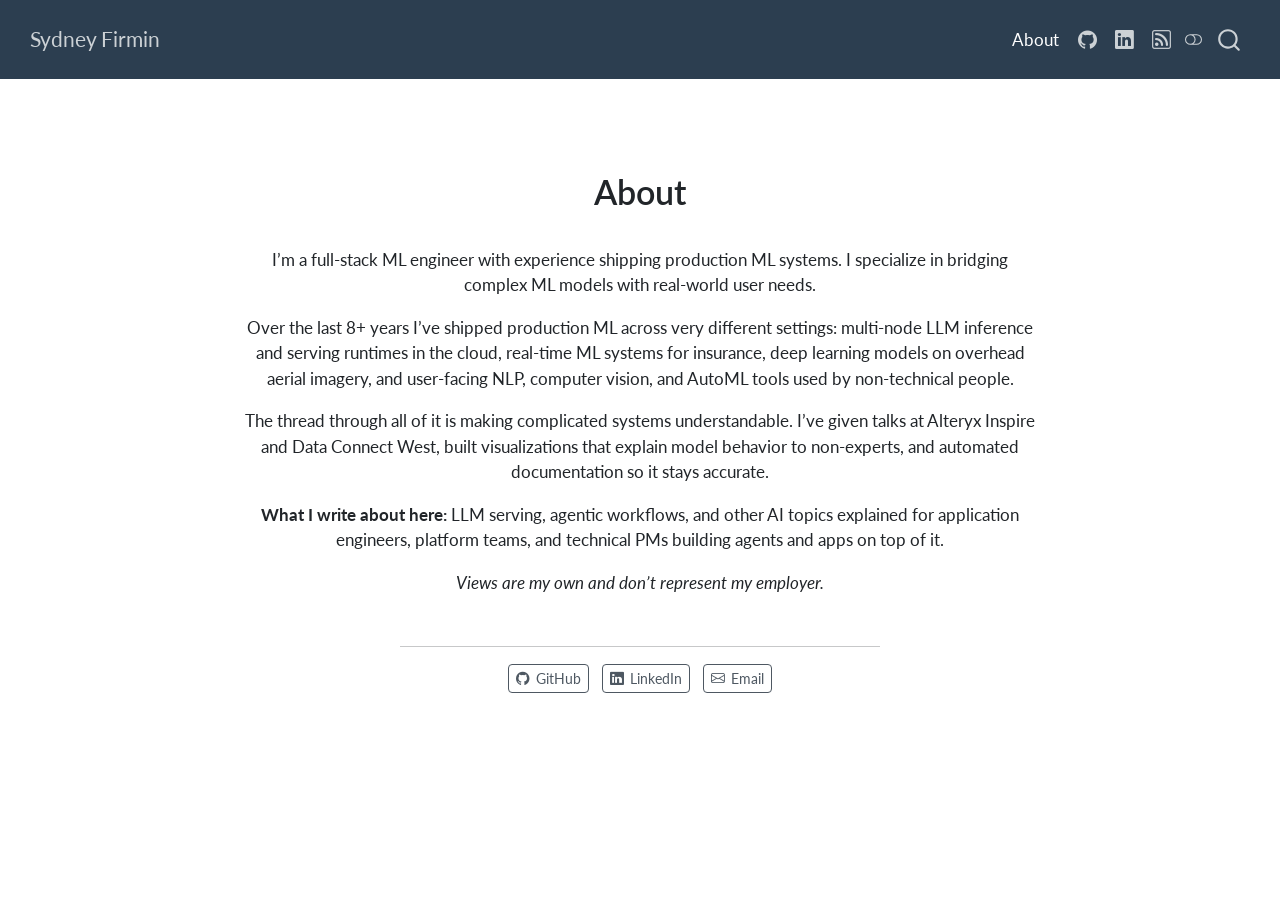
==== about.html @ 4878fa27 "Built site for gh-pages" ====
<!DOCTYPE html>
<html xmlns="http://www.w3.org/1999/xhtml" lang="en" xml:lang="en"><head>

<meta charset="utf-8">
<meta name="generator" content="quarto-1.11.9">

<meta name="viewport" content="width=device-width, initial-scale=1.0, user-scalable=yes">


<title>About – Sydney Firmin</title>
<style>
/* Default styles provided by pandoc.
** See https://pandoc.org/MANUAL.html#variables-for-html for config info.
*/
span.smallcaps{font-variant: small-caps;}
div.columns{display: flex; gap: 1.5em;}
div.column{flex: auto;}
@media screen {
div.columns{gap: min(4vw, 1.5em);}
div.column{overflow-x: auto;}
}
div.hanging-indent{margin-left: 1.5em; text-indent: -1.5em;}
ul.task-list{list-style: none;}
ul.task-list li input[type="checkbox"] {
  width: 0.8em;
  margin: 0 0.8em 0.2em -1em; /* quarto-specific, see https://github.com/quarto-dev/quarto-cli/issues/4556 */ 
  vertical-align: middle;
}
</style>


<script src="site_libs/quarto-nav/quarto-nav.js"></script>
<script src="site_libs/quarto-nav/headroom.min.js"></script>
<script src="site_libs/clipboard/clipboard.min.js"></script>
<script src="site_libs/quarto-search/autocomplete.umd.js"></script>
<script src="site_libs/quarto-search/fuse.min.js"></script>
<script src="site_libs/quarto-search/quarto-search.js"></script>
<meta name="quarto:offset" content="./">
<script src="site_libs/quarto-html/quarto.js" type="module"></script>
<script src="site_libs/quarto-html/tabsets/tabsets.js" type="module"></script>
<script src="site_libs/quarto-html/scrollable-regions/scrollable-regions.js" type="module"></script>
<script src="site_libs/quarto-html/popper.min.js"></script>
<script src="site_libs/quarto-html/tippy.umd.min.js"></script>
<link href="site_libs/quarto-html/tippy.css" rel="stylesheet">
<link href="site_libs/quarto-html/quarto-syntax-highlighting-63b5708e65d6cd79cd7618c58d0c21e7.css" rel="stylesheet" class="quarto-color-scheme" id="quarto-text-highlighting-styles">
<link href="site_libs/quarto-html/quarto-syntax-highlighting-dark-447e42e69aaa9833c0ba1b986f430b20.css" rel="stylesheet" class="quarto-color-scheme quarto-color-alternate" id="quarto-text-highlighting-styles">
<link href="site_libs/quarto-html/quarto-syntax-highlighting-63b5708e65d6cd79cd7618c58d0c21e7.css" rel="stylesheet" class="quarto-color-scheme-extra" id="quarto-text-highlighting-styles">
<script src="site_libs/bootstrap/bootstrap.min.js"></script>
<link href="site_libs/bootstrap/bootstrap-icons.css" rel="stylesheet">
<link href="site_libs/bootstrap/bootstrap-e5dcb38c49e53664ca180e1f3c0628df.min.css" rel="stylesheet" append-hash="true" class="quarto-color-scheme" id="quarto-bootstrap" data-mode="light">
<link href="site_libs/bootstrap/bootstrap-dark-7352fee0c2918b4305a30002ea103b65.min.css" rel="stylesheet" append-hash="true" class="quarto-color-scheme quarto-color-alternate" id="quarto-bootstrap" data-mode="dark">
<link href="site_libs/bootstrap/bootstrap-e5dcb38c49e53664ca180e1f3c0628df.min.css" rel="stylesheet" append-hash="true" class="quarto-color-scheme-extra" id="quarto-bootstrap" data-mode="light">
<script id="quarto-search-options" type="application/json">{
  "location": "navbar",
  "copy-button": false,
  "collapse-after": 3,
  "panel-placement": "end",
  "type": "overlay",
  "limit": 50,
  "keyboard-shortcut": [
    "f",
    "/",
    "s"
  ],
  "show-item-context": false,
  "language": {
    "search-no-results-text": "No results",
    "search-matching-documents-text": "matching documents",
    "search-copy-link-title": "Copy link to search",
    "search-hide-matches-text": "Hide additional matches",
    "search-more-match-text": "more match in this document",
    "search-more-matches-text": "more matches in this document",
    "search-clear-button-title": "Clear",
    "search-text-placeholder": "",
    "search-detached-cancel-button-title": "Cancel",
    "search-submit-button-title": "Submit",
    "search-label": "Search"
  }
}</script>


<link rel="stylesheet" href="styles.css">
</head>

<body class="nav-fixed fullcontent quarto-light"><a id="quarto-skip-link" class="visually-hidden-focusable" href="#quarto-document-content">Skip to main content</a><script id="quarto-html-before-body" type="application/javascript">
    const toggleBodyColorMode = (bsSheetEl) => {
      const mode = bsSheetEl.getAttribute("data-mode");
      const bodyEl = window.document.querySelector("body");
      if (mode === "dark") {
        bodyEl.classList.add("quarto-dark");
        bodyEl.classList.remove("quarto-light");
      } else {
        bodyEl.classList.add("quarto-light");
        bodyEl.classList.remove("quarto-dark");
      }
    }
    const toggleBodyColorPrimary = () => {
      const bsSheetEl = window.document.querySelector("link#quarto-bootstrap:not([rel=disabled-stylesheet])");
      if (bsSheetEl) {
        toggleBodyColorMode(bsSheetEl);
      }
    }
    const setColorSchemeToggle = (alternate) => {
      const toggles = window.document.querySelectorAll('.quarto-color-scheme-toggle');
      for (let i=0; i < toggles.length; i++) {
        const toggle = toggles[i];
        if (toggle) {
          toggle.setAttribute("aria-checked", alternate ? "true" : "false");
          if (alternate) {
            toggle.classList.add("alternate");
          } else {
            toggle.classList.remove("alternate");
          }
        }
      }
    };
    const toggleColorMode = (alternate) => {
      // Switch the stylesheets
      const primaryStylesheets = window.document.querySelectorAll('link.quarto-color-scheme:not(.quarto-color-alternate)');
      const alternateStylesheets = window.document.querySelectorAll('link.quarto-color-scheme.quarto-color-alternate');
      manageTransitions('#quarto-margin-sidebar .nav-link', false);
      if (alternate) {
        // note: dark is layered on light, we don't disable primary!
        enableStylesheet(alternateStylesheets);
        for (const sheetNode of alternateStylesheets) {
          if (sheetNode.id === "quarto-bootstrap") {
            toggleBodyColorMode(sheetNode);
          }
        }
      } else {
        disableStylesheet(alternateStylesheets);
        enableStylesheet(primaryStylesheets)
        toggleBodyColorPrimary();
      }
      manageTransitions('#quarto-margin-sidebar .nav-link', true);
      // Switch the toggles
      setColorSchemeToggle(alternate)
    }
    // Hack to workaround the fact that safari doesn't
    // properly recolor the scrollbar when toggling (#1455).
    // Not run on load: stylesheets are set before first paint there, and
    // scrolling would undo the scroll to a URL fragment (#14973).
    // The one pixel nudge keeps the reader where they were.
    const refreshSafariScrollbar = () => {
      if (navigator.userAgent.indexOf('Safari') > 0 && navigator.userAgent.indexOf('Chrome') == -1) {
        manageTransitions("body", false);
        const scrollY = window.scrollY;
        window.scrollTo(0, scrollY > 0 ? scrollY - 1 : 1);
        setTimeout(() => {
          window.scrollTo(0, scrollY);
          manageTransitions("body", true);
        }, 40);
      }
    }
    const disableStylesheet = (stylesheets) => {
      for (let i=0; i < stylesheets.length; i++) {
        const stylesheet = stylesheets[i];
        stylesheet.rel = 'disabled-stylesheet';
      }
    }
    const enableStylesheet = (stylesheets) => {
      for (let i=0; i < stylesheets.length; i++) {
        const stylesheet = stylesheets[i];
        if(stylesheet.rel !== 'stylesheet') { // for Chrome, which will still FOUC without this check
          stylesheet.rel = 'stylesheet';
        }
      }
    }
    const manageTransitions = (selector, allowTransitions) => {
      const els = window.document.querySelectorAll(selector);
      for (let i=0; i < els.length; i++) {
        const el = els[i];
        if (allowTransitions) {
          el.classList.remove('notransition');
        } else {
          el.classList.add('notransition');
        }
      }
    }
    const isFileUrl = () => {
      return window.location.protocol === 'file:';
    }
    const hasAlternateSentinel = () => {
      let styleSentinel = getColorSchemeSentinel();
      if (styleSentinel !== null) {
        return styleSentinel === "alternate";
      } else {
        return false;
      }
    }
    const setStyleSentinel = (alternate) => {
      const value = alternate ? "alternate" : "default";
      if (!isFileUrl()) {
        window.localStorage.setItem("quarto-color-scheme", value);
      } else {
        localAlternateSentinel = value;
      }
    }
    const getColorSchemeSentinel = () => {
      if (!isFileUrl()) {
        const storageValue = window.localStorage.getItem("quarto-color-scheme");
        return storageValue != null ? storageValue : localAlternateSentinel;
      } else {
        return localAlternateSentinel;
      }
    }
    const toggleGiscusIfUsed = (isAlternate, darkModeDefault) => {
      const baseTheme = document.querySelector('#giscus-base-theme')?.value ?? 'light';
      const alternateTheme = document.querySelector('#giscus-alt-theme')?.value ?? 'dark';
      let newTheme = '';
      if(authorPrefersDark) {
        newTheme = isAlternate ? baseTheme : alternateTheme;
      } else {
        newTheme = isAlternate ? alternateTheme : baseTheme;
      }
      const changeGiscusTheme = () => {
        // From: https://github.com/giscus/giscus/issues/336
        const sendMessage = (message) => {
          const iframe = document.querySelector('iframe.giscus-frame');
          if (!iframe) return;
          iframe.contentWindow.postMessage({ giscus: message }, 'https://giscus.app');
        }
        sendMessage({
          setConfig: {
            theme: newTheme
          }
        });
      }
      const isGiscussLoaded = window.document.querySelector('iframe.giscus-frame') !== null;
      if (isGiscussLoaded) {
        changeGiscusTheme();
      }
    };
    const authorPrefersDark = false;
    const darkModeDefault = authorPrefersDark;
      document.querySelector('link#quarto-text-highlighting-styles.quarto-color-scheme-extra').rel = 'disabled-stylesheet';
      document.querySelector('link#quarto-bootstrap.quarto-color-scheme-extra').rel = 'disabled-stylesheet';
    let localAlternateSentinel = darkModeDefault ? 'alternate' : 'default';
    // Dark / light mode switch
    window.quartoToggleColorScheme = () => {
      // Read the current dark / light value
      let toAlternate = !hasAlternateSentinel();
      toggleColorMode(toAlternate);
      refreshSafariScrollbar();
      setStyleSentinel(toAlternate);
      toggleGiscusIfUsed(toAlternate, darkModeDefault);
      window.dispatchEvent(new Event('resize'));
    };
    // Switch to dark mode if need be
    if (hasAlternateSentinel()) {
      toggleColorMode(true);
    } else {
      toggleColorMode(false);
    }
  </script>

<div id="quarto-search-results"></div>
  <header id="quarto-header" class="headroom fixed-top">
    <nav class="navbar navbar-expand-lg " data-bs-theme="dark" aria-label="Site">
      <div class="navbar-container container-fluid">
      <div class="navbar-brand-container mx-auto">
    <a class="navbar-brand" href="./index.html">
    <span class="navbar-title">Sydney Firmin</span>
    </a>
  </div>
          <button class="navbar-toggler" type="button" data-bs-toggle="collapse" data-bs-target="#navbarCollapse" aria-controls="navbarCollapse" aria-expanded="false" aria-label="Toggle navigation" onclick="if (window.quartoToggleHeadroom) { window.quartoToggleHeadroom(); }">
  <span class="navbar-toggler-icon"></span>
</button>
          <div class="collapse navbar-collapse" id="navbarCollapse">
            <ul class="navbar-nav navbar-nav-scroll ms-auto">
  <li class="nav-item">
    <a class="nav-link active" href="./about.html" aria-current="page"> 
<span class="menu-text">About</span></a>
  </li>  
  <li class="nav-item compact">
    <a class="nav-link" href="https://github.com/sytu1927"> <i class="bi bi-github" role="img">
</i> 
<span class="menu-text"></span></a>
  </li>  
  <li class="nav-item compact">
    <a class="nav-link" href="https://www.linkedin.com/in/sydney-t-4369a65b/"> <i class="bi bi-linkedin" role="img">
</i> 
<span class="menu-text"></span></a>
  </li>  
  <li class="nav-item compact">
    <a class="nav-link" href="./index.xml"> <i class="bi bi-rss" role="img">
</i> 
<span class="menu-text"></span></a>
  </li>  
</ul>
          </div> <!-- /navcollapse -->
            <div class="quarto-navbar-tools">
  <button type="button" role="switch" aria-checked="false" class="quarto-color-scheme-toggle quarto-navigation-tool  px-1" onclick="window.quartoToggleColorScheme(); return false;" title="Toggle dark mode" aria-label="Toggle dark mode"><i class="bi"></i></button>
</div>
            <div id="quarto-search" class="" title="Search"></div>
      </div> <!-- /container-fluid -->
    </nav>
</header>
<!-- content -->
<div id="quarto-content" class="quarto-container page-columns page-rows-contents page-layout-article page-navbar">
<!-- sidebar -->
<!-- margin-sidebar -->
    
<!-- main -->
<div class="quarto-about-jolla">
 <header id="title-block-header" class="quarto-title-block default">
<div class="quarto-title">
<h1 class="title">About</h1>
</div>
<div class="quarto-title-meta">
  </div>
</header><main class="content" id="quarto-document-content" tabindex="-1">

<p>I’m a full-stack ML engineer with experience shipping production ML systems. I specialize in bridging complex ML models with real-world user needs.</p>
<p>Over the last 8+ years I’ve shipped production ML across very different settings: multi-node LLM inference and serving runtimes in the cloud, real-time ML systems for insurance, deep learning models on overhead aerial imagery, and user-facing NLP, computer vision, and AutoML tools used by non-technical people.</p>
<p>The thread through all of it is making complicated systems understandable. I’ve given talks at Alteryx Inspire and Data Connect West, built visualizations that explain model behavior to non-experts, and automated documentation so it stays accurate.</p>
<p><strong>What I write about here:</strong> LLM serving, agentic workflows, and other AI topics explained for application engineers, platform teams, and technical PMs building agents and apps on top of it.</p>
<p><em>Views are my own and don’t represent my employer.</em></p>


</main> 
  <hr class="about-sep">
   <div class="about-links">
  <a href="https://github.com/sytu1927" class="about-link" rel="" target="">
    <i class="bi bi-github"></i>
     <span class="about-link-text">GitHub</span>
  </a>
  <a href="https://www.linkedin.com/in/sydney-t-4369a65b/" class="about-link" rel="" target="">
    <i class="bi bi-linkedin"></i>
     <span class="about-link-text">LinkedIn</span>
  </a>
  <a href="mailto:sytu1927@gmail.com" class="about-link" rel="" target="">
    <i class="bi bi-envelope"></i>
     <span class="about-link-text">Email</span>
  </a>
</div>
</div>
 <!-- /main -->
<script id="quarto-html-after-body" type="application/javascript">
  window.document.addEventListener("DOMContentLoaded", function (event) {
    // Ensure there is a toggle, if there isn't float one in the top right
    if (window.document.querySelector('.quarto-color-scheme-toggle') === null) {
      const toggle = window.document.createElement('button');
      toggle.type = "button";
      toggle.setAttribute("role", "switch");
      toggle.setAttribute("aria-checked", "false");
      toggle.classList.add('top-right');
      toggle.classList.add('quarto-color-scheme-toggle');
      toggle.setAttribute("aria-label", "Toggle dark mode");
      toggle.onclick = function() { try { window.quartoToggleColorScheme(); } catch {} return false; };
      const i = window.document.createElement("i");
      i.classList.add('bi');
      toggle.appendChild(i);
      // Put the toggle in a landmark of its own, so that landmark navigation
      // can reach it.
      //
      // The container is always a fresh direct child of body, and the toggle is
      // never moved into page furniture that the theme or the author controls.
      // The toggle is positioned against the page, so any ancestor that
      // establishes a containing block captures it: a positioned element or a
      // grid for position: absolute, and transform, filter, will-change or
      // contain for position: fixed. A direct child of body has none of these
      // to inherit, and the shift when one appears is silent and visual.
      //
      // ARIA says a document should have at most one banner, and axe reports a
      // duplicate whether or not the banners carry distinct labels. So use a
      // header when the page has no banner yet, and a named region otherwise.
      //
      // A header is a banner wherever it sits, unless it is inside sectioning
      // content, so this cannot just look at the children of body: a custom
      // page layout wraps the title block header in a plain div. An explicit
      // role="banner" always counts.
      const sectioning = 'article, aside, main, nav, section, [role="article"], [role="complementary"], [role="main"], [role="navigation"], [role="region"]';
      const hasBanner = Array.from(
        window.document.querySelectorAll('header:not([role]), [role="banner"]')
      ).some(function(el) {
        return el.hasAttribute("role") || el.closest(sectioning) === null;
      });
      const container = window.document.createElement(hasBanner ? "div" : "header");
      if (hasBanner) {
        container.setAttribute("role", "region");
        container.setAttribute("aria-label", "Toggle dark mode");
      }
      container.classList.add('quarto-color-scheme-toggle-container');
      container.appendChild(toggle);
      window.document.body.appendChild(container);
    }
    setColorSchemeToggle(hasAlternateSentinel())
    const isCodeAnnotation = (el) => {
      for (const clz of el.classList) {
        if (clz.startsWith('code-annotation-')) {                     
          return true;
        }
      }
      return false;
    }
    const onCopySuccess = function(e) {
      // button target
      const button = e.trigger;
      // don't keep focus
      button.blur();
      // flash "checked"
      button.classList.add('code-copy-button-checked');
      var currentTitle = button.getAttribute("title");
      button.setAttribute("title", "Copied!");
      let tooltip;
      if (window.bootstrap) {
        button.setAttribute("data-bs-toggle", "tooltip");
        button.setAttribute("data-bs-placement", "left");
        button.setAttribute("data-bs-title", "Copied!");
        tooltip = new bootstrap.Tooltip(button, 
          { trigger: "manual", 
            customClass: "code-copy-button-tooltip",
            offset: [0, -8]});
        tooltip.show();    
      }
      setTimeout(function() {
        if (tooltip) {
          tooltip.hide();
          button.removeAttribute("data-bs-title");
          button.removeAttribute("data-bs-toggle");
          button.removeAttribute("data-bs-placement");
        }
        button.setAttribute("title", currentTitle);
        button.classList.remove('code-copy-button-checked');
      }, 1000);
      // clear code selection
      e.clearSelection();
    }
    const getTextToCopy = function(trigger) {
      const outerScaffold = trigger.parentElement.cloneNode(true);
      const codeEl = outerScaffold.querySelector('code');
      for (const childEl of codeEl.children) {
        if (isCodeAnnotation(childEl)) {
          childEl.remove();
        }
      }
      return codeEl.innerText;
    }
    const clipboard = new window.ClipboardJS('.code-copy-button:not([data-in-quarto-modal])', {
      text: getTextToCopy
    });
    clipboard.on('success', onCopySuccess);
    if (window.document.getElementById('quarto-embedded-source-code-modal')) {
      const clipboardModal = new window.ClipboardJS('.code-copy-button[data-in-quarto-modal]', {
        text: getTextToCopy,
        container: window.document.getElementById('quarto-embedded-source-code-modal')
      });
      clipboardModal.on('success', onCopySuccess);
    }
      var localhostRegex = new RegExp(/^(?:http|https):\/\/localhost\:?[0-9]*\//);
      var mailtoRegex = new RegExp(/^mailto:/);
        var filterRegex = new RegExp("https:\/\/sytu1927\.github\.io");
      var isInternal = (href) => {
          return filterRegex.test(href) || localhostRegex.test(href) || mailtoRegex.test(href);
      }
      // Inspect non-navigation links and adorn them if external
      window.quartoDecorateExternalLinks = function (root) {
     var links = (root || window.document).querySelectorAll('a[href]:not(.nav-link):not(.navbar-brand):not(.toc-action):not(.sidebar-link):not(.sidebar-item-toggle):not(.pagination-link):not(.no-external):not([aria-hidden]):not(.dropdown-item):not(.quarto-navigation-tool):not(.about-link)');
      for (var i=0; i<links.length; i++) {
        const link = links[i];
        if (!isInternal(link.href)) {
          // undo the damage that might have been done by quarto-nav.js in the case of
          // links that we want to consider external
          if (link.dataset.originalHref !== undefined) {
            link.href = link.dataset.originalHref;
          }
          if (!link.classList.contains('no-external-icon')) {
          }
        }
      }
      };
      window.quartoDecorateExternalLinks(window.document);
    // Esc closes the popup (WCAG 1.4.13) and focus leaving both trigger and
    // popup closes it (WCAG 2.4.11); tippy handles neither for interactive popups.
    const hideOnEscAndFocusOut = {
      name: 'hideOnEscAndFocusOut',
      defaultValue: true,
      fn(instance) {
        const dismiss = () => {
          // A show scheduled by the trigger delay would otherwise reopen it
          instance.clearDelayTimeouts();
          instance.hide();
        };
        const onKeyDown = (event) => {
          if (event.key !== 'Escape') {
            return;
          }
          // Keep Esc from also reaching page handlers (e.g. reveal.js overview),
          // except an open reveal.js slide menu, which Esc should close too.
          // The menu handles keys only when its keyboard option is on.
          const menuHandlesEsc = window.Reveal?.getPlugin?.('menu')?.isOpen() &&
            window.Reveal.getConfig().menu?.keyboard !== false;
          if (!menuHandlesEsc) {
            event.stopPropagation();
          }
          if (instance.popper.contains(window.document.activeElement)) {
            // Disabled while refocusing so the focus trigger does not reopen it
            instance.disable();
            instance.reference.focus();
            instance.enable();
          }
          dismiss();
        };
        const onFocusOut = (event) => {
          const target = event.relatedTarget;
          if (target && !instance.reference.contains(target) &&
              !instance.popper.contains(target)) {
            dismiss();
          }
        };
        // On the trigger too: a click trigger (code-annotations: select) has no
        // blur handling. Attached for the instance's lifetime so leaving the
        // trigger also cancels a show still pending on the trigger delay.
        instance.reference.addEventListener('focusout', onFocusOut);
        return {
          onShow() {
            window.document.addEventListener('keydown', onKeyDown, true);
            instance.popper.addEventListener('focusout', onFocusOut);
          },
          onHide() {
            window.document.removeEventListener('keydown', onKeyDown, true);
            instance.popper.removeEventListener('focusout', onFocusOut);
          },
          onDestroy() {
            instance.reference.removeEventListener('focusout', onFocusOut);
          },
        };
      },
    };
    function tippyHover(el, contentFn, onTriggerFn, onUntriggerFn) {
      const config = {
        allowHTML: true,
        maxWidth: 500,
        delay: 100,
        arrow: false,
        appendTo: function(el) {
            return el.parentElement;
        },
        interactive: true,
        interactiveBorder: 10,
        theme: 'quarto',
        placement: 'bottom-start',
        plugins: [hideOnEscAndFocusOut],
      };
      if (contentFn) {
        config.content = contentFn;
      }
      if (onTriggerFn) {
        config.onTrigger = onTriggerFn;
      }
      if (onUntriggerFn) {
        config.onUntrigger = onUntriggerFn;
      }
      window.tippy(el, config); 
    }
    const noterefs = window.document.querySelectorAll('a[role="doc-noteref"]');
    for (var i=0; i<noterefs.length; i++) {
      const ref = noterefs[i];
      tippyHover(ref, function() {
        // use id or data attribute instead here
        let href = ref.getAttribute('data-footnote-href') || ref.getAttribute('href');
        try { href = new URL(href).hash; } catch {}
        const id = href.replace(/^#\/?/, "");
        const note = window.document.getElementById(id);
        if (note) {
          return note.innerHTML;
        } else {
          return "";
        }
      });
    }
    const xrefs = window.document.querySelectorAll('a.quarto-xref');
    const processXRef = (id, note) => {
      // Strip column container classes
      const stripColumnClz = (el) => {
        el.classList.remove("page-full", "page-columns");
        if (el.children) {
          for (const child of el.children) {
            stripColumnClz(child);
          }
        }
      }
      stripColumnClz(note)
      if (id === null || id.startsWith('sec-')) {
        // Special case sections, only their first couple elements
        const container = document.createElement("div");
        if (note.children && note.children.length > 2) {
          container.appendChild(note.children[0].cloneNode(true));
          for (let i = 1; i < note.children.length; i++) {
            const child = note.children[i];
            if (child.tagName === "P" && child.innerText === "") {
              continue;
            } else {
              container.appendChild(child.cloneNode(true));
              break;
            }
          }
          if (window.Quarto?.typesetMath) {
            window.Quarto.typesetMath(container);
          }
          return container.innerHTML
        } else {
          if (window.Quarto?.typesetMath) {
            window.Quarto.typesetMath(note);
          }
          return note.innerHTML;
        }
      } else {
        // Remove any anchor links if they are present
        const anchorLink = note.querySelector('a.anchorjs-link');
        if (anchorLink) {
          anchorLink.remove();
        }
        if (window.Quarto?.typesetMath) {
          window.Quarto.typesetMath(note);
        }
        if (note.classList.contains("callout")) {
          return note.outerHTML;
        } else {
          return note.innerHTML;
        }
      }
    }
    for (var i=0; i<xrefs.length; i++) {
      const xref = xrefs[i];
      tippyHover(xref, undefined, function(instance) {
        instance.disable();
        let url = xref.getAttribute('href');
        let hash = undefined; 
        if (url.startsWith('#')) {
          hash = url;
        } else {
          try { hash = new URL(url).hash; } catch {}
        }
        if (hash) {
          const id = hash.replace(/^#\/?/, "");
          const note = window.document.getElementById(id);
          if (note !== null) {
            try {
              const html = processXRef(id, note.cloneNode(true));
              instance.setContent(html);
            } finally {
              instance.enable();
              instance.show();
            }
          } else {
            // See if we can fetch this
            fetch(url.split('#')[0])
            .then(res => res.text())
            .then(html => {
              const parser = new DOMParser();
              const htmlDoc = parser.parseFromString(html, "text/html");
              const note = htmlDoc.getElementById(id);
              if (note !== null) {
                const html = processXRef(id, note);
                instance.setContent(html);
              } 
            }).finally(() => {
              instance.enable();
              instance.show();
            });
          }
        } else {
          // See if we can fetch a full url (with no hash to target)
          // This is a special case and we should probably do some content thinning / targeting
          fetch(url)
          .then(res => res.text())
          .then(html => {
            const parser = new DOMParser();
            const htmlDoc = parser.parseFromString(html, "text/html");
            const note = htmlDoc.querySelector('main.content');
            if (note !== null) {
              // This should only happen for chapter cross references
              // (since there is no id in the URL)
              // remove the first header
              if (note.children.length > 0 && note.children[0].tagName === "HEADER") {
                note.children[0].remove();
              }
              const html = processXRef(null, note);
              instance.setContent(html);
            } 
          }).finally(() => {
            instance.enable();
            instance.show();
          });
        }
      }, function(instance) {
      });
    }
        let selectedAnnoteEl;
        const selectorForAnnotation = ( cell, annotation) => {
          let cellAttr = 'data-code-cell="' + cell + '"';
          let lineAttr = 'data-code-annotation="' +  annotation + '"';
          const selector = 'span[' + cellAttr + '][' + lineAttr + ']';
          return selector;
        }
        const selectCodeLines = (annoteEl) => {
          const doc = window.document;
          const targetCell = annoteEl.getAttribute("data-target-cell");
          const targetAnnotation = annoteEl.getAttribute("data-target-annotation");
          const annoteSpan = window.document.querySelector(selectorForAnnotation(targetCell, targetAnnotation));
          const lines = annoteSpan.getAttribute("data-code-lines").split(",");
          const lineIds = lines.map((line) => {
            return targetCell + "-" + line;
          })
          // Each band is positioned against its own containing block, which is
          // not the offsetParent of the lines, so place it from client rects.
          const placeBand = (band, firstEl, lastEl, codeBlock) => {
            const container = band.offsetParent;
            if (container === null) {
              return;
            }
            const containerRect = container.getBoundingClientRect();
            // Reveal.js scales slides with a transform, so convert client
            // pixels back to the CSS pixels of the container.
            const scale = containerRect.height / container.offsetHeight || 1;
            const firstRect = firstEl.getBoundingClientRect();
            const lastRect = lastEl.getBoundingClientRect();
            const top = (firstRect.top - containerRect.top) / scale - container.clientTop + container.scrollTop;
            const height = (lastRect.bottom - firstRect.top) / scale;
            band.style.top = top - 2 + "px";
            band.style.height = height + 4 + "px";
            if (codeBlock) {
              // Without the copy button wrapper, the containing block is wider
              // than the code block, so span the code block explicitly.
              const blockRect = codeBlock.getBoundingClientRect();
              band.style.left = (blockRect.left - containerRect.left) / scale - container.clientLeft + container.scrollLeft + "px";
              band.style.width = blockRect.width / scale + "px";
            }
          };
          if (lineIds.length > 0) {
            const el = window.document.getElementById(lineIds[0]);
            const lastEl = window.document.getElementById(lineIds[lineIds.length - 1]);
            const parent = el.parentElement.parentElement;
            // cook up a div (if necessary) and position it
            let div = window.document.getElementById("code-annotation-line-highlight");
            if (div === null) {
              div = window.document.createElement("div");
              div.setAttribute("id", "code-annotation-line-highlight");
              div.style.position = 'absolute';
              parent.appendChild(div);
            }
            placeBand(div, el, lastEl, parent.closest("div.sourceCode") || parent);
            let gutterDiv = window.document.getElementById("code-annotation-line-highlight-gutter");
            if (gutterDiv === null) {
              gutterDiv = window.document.createElement("div");
              gutterDiv.setAttribute("id", "code-annotation-line-highlight-gutter");
              gutterDiv.style.position = 'absolute';
              const codeCell = window.document.getElementById(targetCell);
              const gutter = codeCell.querySelector('.code-annotation-gutter');
              gutter.appendChild(gutterDiv);
            }
            placeBand(gutterDiv, el, lastEl);
            selectedAnnoteEl = annoteEl;
          }
        };
        const unselectCodeLines = () => {
          const elementsIds = ["code-annotation-line-highlight", "code-annotation-line-highlight-gutter"];
          elementsIds.forEach((elId) => {
            const div = window.document.getElementById(elId);
            if (div) {
              div.remove();
            }
          });
          selectedAnnoteEl = undefined;
        };
          // Handle positioning of the toggle
      window.addEventListener(
        "resize",
        throttle(() => {
          elRect = undefined;
          if (selectedAnnoteEl) {
            selectCodeLines(selectedAnnoteEl);
          }
        }, 10)
      );
      function throttle(fn, ms) {
      let throttle = false;
      let timer;
        return (...args) => {
          if(!throttle) { // first call gets through
              fn.apply(this, args);
              throttle = true;
          } else { // all the others get throttled
              if(timer) clearTimeout(timer); // cancel #2
              timer = setTimeout(() => {
                fn.apply(this, args);
                timer = throttle = false;
              }, ms);
          }
        };
      }
        // Attach click handler to the DT
        const annoteDls = window.document.querySelectorAll('dt[data-target-cell]');
        for (const annoteDlNode of annoteDls) {
          annoteDlNode.addEventListener('click', (event) => {
            const clickedEl = event.target;
            if (clickedEl !== selectedAnnoteEl) {
              unselectCodeLines();
              const activeEl = window.document.querySelector('dt[data-target-cell].code-annotation-active');
              if (activeEl) {
                activeEl.classList.remove('code-annotation-active');
              }
              selectCodeLines(clickedEl);
              clickedEl.classList.add('code-annotation-active');
            } else {
              // Unselect the line
              unselectCodeLines();
              clickedEl.classList.remove('code-annotation-active');
            }
          });
        }
    const findCites = (el) => {
      const parentEl = el.parentElement;
      if (parentEl) {
        const cites = parentEl.dataset.cites;
        if (cites) {
          return {
            el,
            cites: cites.split(' ')
          };
        } else {
          return findCites(el.parentElement)
        }
      } else {
        return undefined;
      }
    };
    var bibliorefs = window.document.querySelectorAll('a[role="doc-biblioref"]');
    for (var i=0; i<bibliorefs.length; i++) {
      const ref = bibliorefs[i];
      const citeInfo = findCites(ref);
      if (citeInfo) {
        tippyHover(citeInfo.el, function() {
          var popup = window.document.createElement('div');
          citeInfo.cites.forEach(function(cite) {
            var citeDiv = window.document.createElement('div');
            citeDiv.classList.add('hanging-indent');
            citeDiv.classList.add('csl-entry');
            var biblioDiv = window.document.getElementById('ref-' + cite);
            if (biblioDiv) {
              citeDiv.innerHTML = biblioDiv.innerHTML;
            }
            popup.appendChild(citeDiv);
          });
          return popup.innerHTML;
        });
      }
    }
  });
  </script>
  <script type="application/javascript">
  window.quartoScrollableRegionsLabels = {"code":"Scrollable code","output":"Scrollable output"};
  </script>
</div> <!-- /content -->




</body></html>
---- site_libs/quarto-html/tippy.css ----
.tippy-box[data-animation=fade][data-state=hidden]{opacity:0}[data-tippy-root]{max-width:calc(100vw - 10px)}.tippy-box{position:relative;background-color:#333;color:#fff;border-radius:4px;font-size:14px;line-height:1.4;white-space:normal;outline:0;transition-property:transform,visibility,opacity}.tippy-box[data-placement^=top]>.tippy-arrow{bottom:0}.tippy-box[data-placement^=top]>.tippy-arrow:before{bottom:-7px;left:0;border-width:8px 8px 0;border-top-color:initial;transform-origin:center top}.tippy-box[data-placement^=bottom]>.tippy-arrow{top:0}.tippy-box[data-placement^=bottom]>.tippy-arrow:before{top:-7px;left:0;border-width:0 8px 8px;border-bottom-color:initial;transform-origin:center bottom}.tippy-box[data-placement^=left]>.tippy-arrow{right:0}.tippy-box[data-placement^=left]>.tippy-arrow:before{border-width:8px 0 8px 8px;border-left-color:initial;right:-7px;transform-origin:center left}.tippy-box[data-placement^=right]>.tippy-arrow{left:0}.tippy-box[data-placement^=right]>.tippy-arrow:before{left:-7px;border-width:8px 8px 8px 0;border-right-color:initial;transform-origin:center right}.tippy-box[data-inertia][data-state=visible]{transition-timing-function:cubic-bezier(.54,1.5,.38,1.11)}.tippy-arrow{width:16px;height:16px;color:#333}.tippy-arrow:before{content:"";position:absolute;border-color:transparent;border-style:solid}.tippy-content{position:relative;padding:5px 9px;z-index:1}
---- site_libs/quarto-html/quarto-syntax-highlighting-63b5708e65d6cd79cd7618c58d0c21e7.css ----
/* quarto syntax highlight colors */
:root {
  --quarto-hl-ot-color: #003B4F;
  --quarto-hl-at-color: #657422;
  --quarto-hl-ss-color: #20794D;
  --quarto-hl-an-color: #5E5E5E;
  --quarto-hl-fu-color: #4758AB;
  --quarto-hl-st-color: #20794D;
  --quarto-hl-cf-color: #003B4F;
  --quarto-hl-op-color: #5E5E5E;
  --quarto-hl-er-color: #AD0000;
  --quarto-hl-bn-color: #AD0000;
  --quarto-hl-al-color: #AD0000;
  --quarto-hl-va-color: #111111;
  --quarto-hl-bu-color: inherit;
  --quarto-hl-ex-color: inherit;
  --quarto-hl-pp-color: #AD0000;
  --quarto-hl-in-color: #5E5E5E;
  --quarto-hl-vs-color: #20794D;
  --quarto-hl-wa-color: #5E5E5E;
  --quarto-hl-do-color: #5E5E5E;
  --quarto-hl-im-color: #00769E;
  --quarto-hl-ch-color: #20794D;
  --quarto-hl-dt-color: #AD0000;
  --quarto-hl-fl-color: #AD0000;
  --quarto-hl-co-color: #5E5E5E;
  --quarto-hl-cv-color: #5E5E5E;
  --quarto-hl-cn-color: #8f5902;
  --quarto-hl-sc-color: #5E5E5E;
  --quarto-hl-dv-color: #AD0000;
  --quarto-hl-kw-color: #003B4F;
}

/* other quarto variables */
:root {
  --quarto-font-monospace: SFMono-Regular, Menlo, Monaco, Consolas, "Liberation Mono", "Courier New", monospace;
}

/* syntax highlight based on Pandoc's rules */
pre > code.sourceCode > span {
  color: #003B4F;
}

code.sourceCode > span {
  color: #003B4F;
}

div.sourceCode,
div.sourceCode pre.sourceCode {
  color: #003B4F;
}

/* Normal */
code span {
  color: #003B4F;
}

/* Alert */
code span.al {
  color: #AD0000;
  font-style: inherit;
}

/* Annotation */
code span.an {
  color: #5E5E5E;
  font-style: inherit;
}

/* Attribute */
code span.at {
  color: #657422;
  font-style: inherit;
}

/* BaseN */
code span.bn {
  color: #AD0000;
  font-style: inherit;
}

/* BuiltIn */
code span.bu {
  font-style: inherit;
}

/* ControlFlow */
code span.cf {
  color: #003B4F;
  font-weight: bold;
  font-style: inherit;
}

/* Char */
code span.ch {
  color: #20794D;
  font-style: inherit;
}

/* Constant */
code span.cn {
  color: #8f5902;
  font-style: inherit;
}

/* Comment */
code span.co {
  color: #5E5E5E;
  font-style: inherit;
}

/* CommentVar */
code span.cv {
  color: #5E5E5E;
  font-style: italic;
}

/* Documentation */
code span.do {
  color: #5E5E5E;
  font-style: italic;
}

/* DataType */
code span.dt {
  color: #AD0000;
  font-style: inherit;
}

/* DecVal */
code span.dv {
  color: #AD0000;
  font-style: inherit;
}

/* Error */
code span.er {
  color: #AD0000;
  font-style: inherit;
}

/* Extension */
code span.ex {
  font-style: inherit;
}

/* Float */
code span.fl {
  color: #AD0000;
  font-style: inherit;
}

/* Function */
code span.fu {
  color: #4758AB;
  font-style: inherit;
}

/* Import */
code span.im {
  color: #00769E;
  font-style: inherit;
}

/* Information */
code span.in {
  color: #5E5E5E;
  font-style: inherit;
}

/* Keyword */
code span.kw {
  color: #003B4F;
  font-weight: bold;
  font-style: inherit;
}

/* Operator */
code span.op {
  color: #5E5E5E;
  font-style: inherit;
}

/* Other */
code span.ot {
  color: #003B4F;
  font-style: inherit;
}

/* Preprocessor */
code span.pp {
  color: #AD0000;
  font-style: inherit;
}

/* SpecialChar */
code span.sc {
  color: #5E5E5E;
  font-style: inherit;
}

/* SpecialString */
code span.ss {
  color: #20794D;
  font-style: inherit;
}

/* String */
code span.st {
  color: #20794D;
  font-style: inherit;
}

/* Variable */
code span.va {
  color: #111111;
  font-style: inherit;
}

/* VerbatimString */
code span.vs {
  color: #20794D;
  font-style: inherit;
}

/* Warning */
code span.wa {
  color: #5E5E5E;
  font-style: italic;
}

.prevent-inlining {
  content: "</";
}

/*# sourceMappingURL=054cc16b9e9817627be6994582d2ffb5.css.map */
---- site_libs/quarto-html/quarto-syntax-highlighting-dark-447e42e69aaa9833c0ba1b986f430b20.css ----
/* quarto syntax highlight colors */
:root {
  --quarto-hl-al-color: #f07178;
  --quarto-hl-an-color: #d4d0ab;
  --quarto-hl-at-color: #00e0e0;
  --quarto-hl-bn-color: #d4d0ab;
  --quarto-hl-bu-color: #abe338;
  --quarto-hl-ch-color: #abe338;
  --quarto-hl-co-color: #f8f8f2;
  --quarto-hl-cv-color: #ffd700;
  --quarto-hl-cn-color: #ffd700;
  --quarto-hl-cf-color: #ffa07a;
  --quarto-hl-dt-color: #ffa07a;
  --quarto-hl-dv-color: #d4d0ab;
  --quarto-hl-do-color: #f8f8f2;
  --quarto-hl-er-color: #f07178;
  --quarto-hl-ex-color: #00e0e0;
  --quarto-hl-fl-color: #d4d0ab;
  --quarto-hl-fu-color: #ffa07a;
  --quarto-hl-im-color: #abe338;
  --quarto-hl-in-color: #d4d0ab;
  --quarto-hl-kw-color: #ffa07a;
  --quarto-hl-op-color: #ffa07a;
  --quarto-hl-ot-color: #00e0e0;
  --quarto-hl-pp-color: #dcc6e0;
  --quarto-hl-re-color: #00e0e0;
  --quarto-hl-sc-color: #abe338;
  --quarto-hl-ss-color: #abe338;
  --quarto-hl-st-color: #abe338;
  --quarto-hl-va-color: #00e0e0;
  --quarto-hl-vs-color: #abe338;
  --quarto-hl-wa-color: #dcc6e0;
}

/* other quarto variables */
:root {
  --quarto-font-monospace: SFMono-Regular, Menlo, Monaco, Consolas, "Liberation Mono", "Courier New", monospace;
}

/* syntax highlight based on Pandoc's rules */
pre > code.sourceCode > span {
  color: #f8f8f2;
}

code.sourceCode > span {
  color: #f8f8f2;
}

div.sourceCode,
div.sourceCode pre.sourceCode {
  color: #f8f8f2;
}

/* Normal */
code span {
  color: #f8f8f2;
}

/* Alert */
code span.al {
  color: #f07178;
}

/* Annotation */
code span.an {
  color: #d4d0ab;
}

/* Attribute */
code span.at {
  color: #00e0e0;
}

/* BaseN */
code span.bn {
  color: #d4d0ab;
}

/* BuiltIn */
code span.bu {
  color: #abe338;
}

/* ControlFlow */
code span.cf {
  font-weight: bold;
  color: #ffa07a;
}

/* Char */
code span.ch {
  color: #abe338;
}

/* Constant */
code span.cn {
  color: #ffd700;
}

/* Comment */
code span.co {
  font-style: italic;
  color: #f8f8f2;
}

/* CommentVar */
code span.cv {
  color: #ffd700;
}

/* Documentation */
code span.do {
  color: #f8f8f2;
}

/* DataType */
code span.dt {
  color: #ffa07a;
}

/* DecVal */
code span.dv {
  color: #d4d0ab;
}

/* Error */
code span.er {
  color: #f07178;
  text-decoration: underline;
}

/* Extension */
code span.ex {
  font-weight: bold;
  color: #00e0e0;
}

/* Float */
code span.fl {
  color: #d4d0ab;
}

/* Function */
code span.fu {
  color: #ffa07a;
}

/* Import */
code span.im {
  color: #abe338;
}

/* Information */
code span.in {
  color: #d4d0ab;
}

/* Keyword */
code span.kw {
  font-weight: bold;
  color: #ffa07a;
}

/* Operator */
code span.op {
  color: #ffa07a;
}

/* Other */
code span.ot {
  color: #00e0e0;
}

/* Preprocessor */
code span.pp {
  color: #dcc6e0;
}

/* RegionMarker */
code span.re {
  background-color: #f8f8f2;
  color: #00e0e0;
}

/* SpecialChar */
code span.sc {
  color: #abe338;
}

/* SpecialString */
code span.ss {
  color: #abe338;
}

/* String */
code span.st {
  color: #abe338;
}

/* Variable */
code span.va {
  color: #00e0e0;
}

/* VerbatimString */
code span.vs {
  color: #abe338;
}

/* Warning */
code span.wa {
  color: #dcc6e0;
}

.prevent-inlining {
  content: "</";
}

/*# sourceMappingURL=be8e1111c2b710f7c3a4926ffa2967aa.css.map */
---- site_libs/quarto-html/quarto-syntax-highlighting-63b5708e65d6cd79cd7618c58d0c21e7.css ----
/* quarto syntax highlight colors */
:root {
  --quarto-hl-ot-color: #003B4F;
  --quarto-hl-at-color: #657422;
  --quarto-hl-ss-color: #20794D;
  --quarto-hl-an-color: #5E5E5E;
  --quarto-hl-fu-color: #4758AB;
  --quarto-hl-st-color: #20794D;
  --quarto-hl-cf-color: #003B4F;
  --quarto-hl-op-color: #5E5E5E;
  --quarto-hl-er-color: #AD0000;
  --quarto-hl-bn-color: #AD0000;
  --quarto-hl-al-color: #AD0000;
  --quarto-hl-va-color: #111111;
  --quarto-hl-bu-color: inherit;
  --quarto-hl-ex-color: inherit;
  --quarto-hl-pp-color: #AD0000;
  --quarto-hl-in-color: #5E5E5E;
  --quarto-hl-vs-color: #20794D;
  --quarto-hl-wa-color: #5E5E5E;
  --quarto-hl-do-color: #5E5E5E;
  --quarto-hl-im-color: #00769E;
  --quarto-hl-ch-color: #20794D;
  --quarto-hl-dt-color: #AD0000;
  --quarto-hl-fl-color: #AD0000;
  --quarto-hl-co-color: #5E5E5E;
  --quarto-hl-cv-color: #5E5E5E;
  --quarto-hl-cn-color: #8f5902;
  --quarto-hl-sc-color: #5E5E5E;
  --quarto-hl-dv-color: #AD0000;
  --quarto-hl-kw-color: #003B4F;
}

/* other quarto variables */
:root {
  --quarto-font-monospace: SFMono-Regular, Menlo, Monaco, Consolas, "Liberation Mono", "Courier New", monospace;
}

/* syntax highlight based on Pandoc's rules */
pre > code.sourceCode > span {
  color: #003B4F;
}

code.sourceCode > span {
  color: #003B4F;
}

div.sourceCode,
div.sourceCode pre.sourceCode {
  color: #003B4F;
}

/* Normal */
code span {
  color: #003B4F;
}

/* Alert */
code span.al {
  color: #AD0000;
  font-style: inherit;
}

/* Annotation */
code span.an {
  color: #5E5E5E;
  font-style: inherit;
}

/* Attribute */
code span.at {
  color: #657422;
  font-style: inherit;
}

/* BaseN */
code span.bn {
  color: #AD0000;
  font-style: inherit;
}

/* BuiltIn */
code span.bu {
  font-style: inherit;
}

/* ControlFlow */
code span.cf {
  color: #003B4F;
  font-weight: bold;
  font-style: inherit;
}

/* Char */
code span.ch {
  color: #20794D;
  font-style: inherit;
}

/* Constant */
code span.cn {
  color: #8f5902;
  font-style: inherit;
}

/* Comment */
code span.co {
  color: #5E5E5E;
  font-style: inherit;
}

/* CommentVar */
code span.cv {
  color: #5E5E5E;
  font-style: italic;
}

/* Documentation */
code span.do {
  color: #5E5E5E;
  font-style: italic;
}

/* DataType */
code span.dt {
  color: #AD0000;
  font-style: inherit;
}

/* DecVal */
code span.dv {
  color: #AD0000;
  font-style: inherit;
}

/* Error */
code span.er {
  color: #AD0000;
  font-style: inherit;
}

/* Extension */
code span.ex {
  font-style: inherit;
}

/* Float */
code span.fl {
  color: #AD0000;
  font-style: inherit;
}

/* Function */
code span.fu {
  color: #4758AB;
  font-style: inherit;
}

/* Import */
code span.im {
  color: #00769E;
  font-style: inherit;
}

/* Information */
code span.in {
  color: #5E5E5E;
  font-style: inherit;
}

/* Keyword */
code span.kw {
  color: #003B4F;
  font-weight: bold;
  font-style: inherit;
}

/* Operator */
code span.op {
  color: #5E5E5E;
  font-style: inherit;
}

/* Other */
code span.ot {
  color: #003B4F;
  font-style: inherit;
}

/* Preprocessor */
code span.pp {
  color: #AD0000;
  font-style: inherit;
}

/* SpecialChar */
code span.sc {
  color: #5E5E5E;
  font-style: inherit;
}

/* SpecialString */
code span.ss {
  color: #20794D;
  font-style: inherit;
}

/* String */
code span.st {
  color: #20794D;
  font-style: inherit;
}

/* Variable */
code span.va {
  color: #111111;
  font-style: inherit;
}

/* VerbatimString */
code span.vs {
  color: #20794D;
  font-style: inherit;
}

/* Warning */
code span.wa {
  color: #5E5E5E;
  font-style: italic;
}

.prevent-inlining {
  content: "</";
}

/*# sourceMappingURL=054cc16b9e9817627be6994582d2ffb5.css.map */
---- styles.css ----
/* Keep this small on purpose. Resist design tweaks until you've published 3 posts. */
.quarto-title-banner { padding-top: 2rem; padding-bottom: 2rem; }
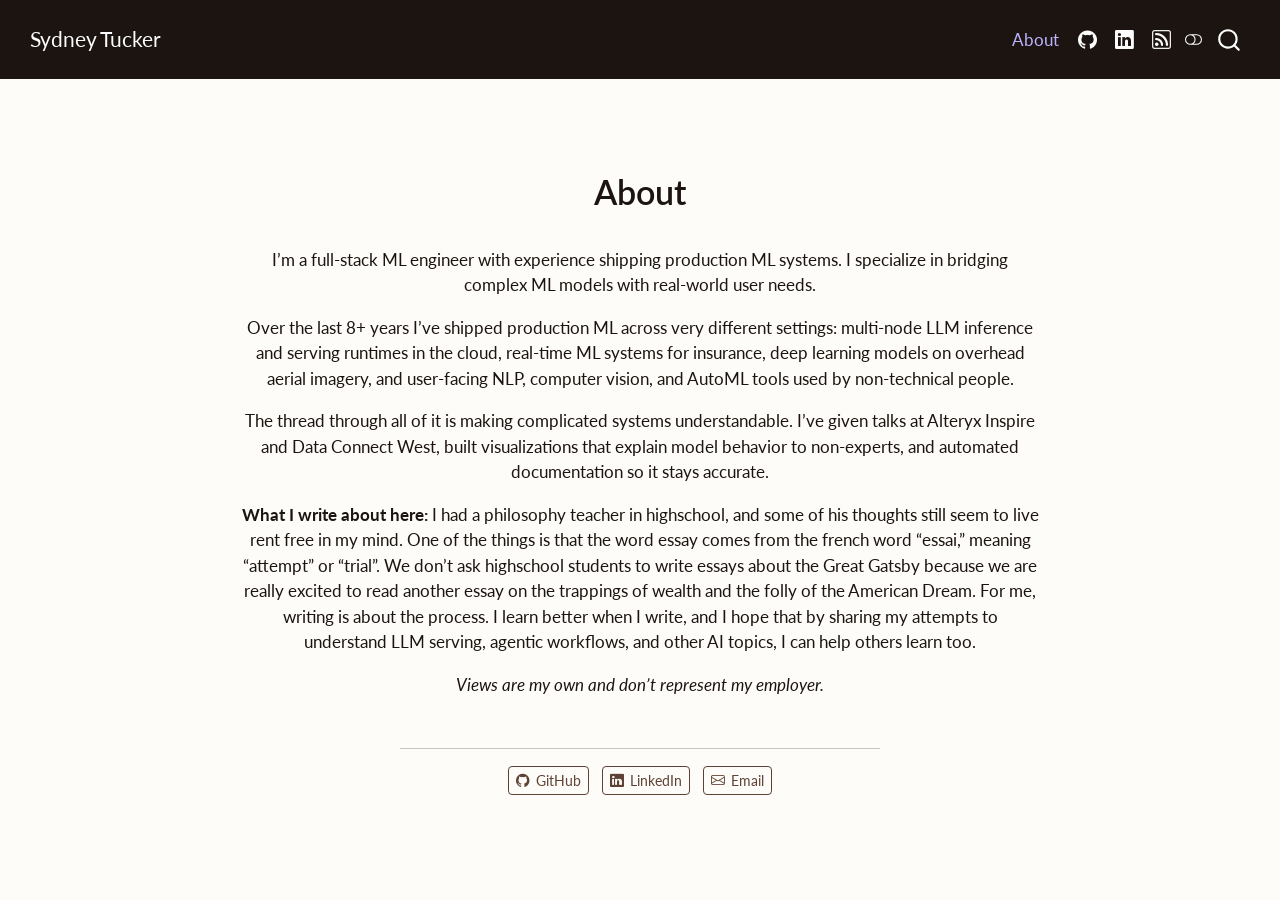
==== commit c5d72a13: "Built site for gh-pages" ====
--- a/about.html
+++ b/about.html
@@ -7,7 +7,7 @@
 <meta name="viewport" content="width=device-width, initial-scale=1.0, user-scalable=yes">
 
 
-<title>About – Sydney Firmin</title>
+<title>About – Sydney Tucker</title>
 <style>
 /* Default styles provided by pandoc.
 ** See https://pandoc.org/MANUAL.html#variables-for-html for config info.
@@ -47,9 +47,9 @@
 <link href="site_libs/quarto-html/quarto-syntax-highlighting-63b5708e65d6cd79cd7618c58d0c21e7.css" rel="stylesheet" class="quarto-color-scheme-extra" id="quarto-text-highlighting-styles">
 <script src="site_libs/bootstrap/bootstrap.min.js"></script>
 <link href="site_libs/bootstrap/bootstrap-icons.css" rel="stylesheet">
-<link href="site_libs/bootstrap/bootstrap-e5dcb38c49e53664ca180e1f3c0628df.min.css" rel="stylesheet" append-hash="true" class="quarto-color-scheme" id="quarto-bootstrap" data-mode="light">
+<link href="site_libs/bootstrap/bootstrap-8a10cdedb9383560c32293ef1d8aec63.min.css" rel="stylesheet" append-hash="true" class="quarto-color-scheme" id="quarto-bootstrap" data-mode="light">
 <link href="site_libs/bootstrap/bootstrap-dark-7352fee0c2918b4305a30002ea103b65.min.css" rel="stylesheet" append-hash="true" class="quarto-color-scheme quarto-color-alternate" id="quarto-bootstrap" data-mode="dark">
-<link href="site_libs/bootstrap/bootstrap-e5dcb38c49e53664ca180e1f3c0628df.min.css" rel="stylesheet" append-hash="true" class="quarto-color-scheme-extra" id="quarto-bootstrap" data-mode="light">
+<link href="site_libs/bootstrap/bootstrap-8a10cdedb9383560c32293ef1d8aec63.min.css" rel="stylesheet" append-hash="true" class="quarto-color-scheme-extra" id="quarto-bootstrap" data-mode="light">
 <script id="quarto-search-options" type="application/json">{
   "location": "navbar",
   "copy-button": false,
@@ -260,7 +260,7 @@
       <div class="navbar-container container-fluid">
       <div class="navbar-brand-container mx-auto">
     <a class="navbar-brand" href="./index.html">
-    <span class="navbar-title">Sydney Firmin</span>
+    <span class="navbar-title">Sydney Tucker</span>
     </a>
   </div>
           <button class="navbar-toggler" type="button" data-bs-toggle="collapse" data-bs-target="#navbarCollapse" aria-controls="navbarCollapse" aria-expanded="false" aria-label="Toggle navigation" onclick="if (window.quartoToggleHeadroom) { window.quartoToggleHeadroom(); }">
@@ -314,7 +314,7 @@
 <p>I’m a full-stack ML engineer with experience shipping production ML systems. I specialize in bridging complex ML models with real-world user needs.</p>
 <p>Over the last 8+ years I’ve shipped production ML across very different settings: multi-node LLM inference and serving runtimes in the cloud, real-time ML systems for insurance, deep learning models on overhead aerial imagery, and user-facing NLP, computer vision, and AutoML tools used by non-technical people.</p>
 <p>The thread through all of it is making complicated systems understandable. I’ve given talks at Alteryx Inspire and Data Connect West, built visualizations that explain model behavior to non-experts, and automated documentation so it stays accurate.</p>
-<p><strong>What I write about here:</strong> LLM serving, agentic workflows, and other AI topics explained for application engineers, platform teams, and technical PMs building agents and apps on top of it.</p>
+<p><strong>What I write about here:</strong> I had a philosophy teacher in highschool, and some of his thoughts still seem to live rent free in my mind. One of the things is that the word essay comes from the french word “essai,” meaning “attempt” or “trial”. We don’t ask highschool students to write essays about the Great Gatsby because we are really excited to read another essay on the trappings of wealth and the folly of the American Dream. For me, writing is about the process. I learn better when I write, and I hope that by sharing my attempts to understand LLM serving, agentic workflows, and other AI topics, I can help others learn too.</p>
 <p><em>Views are my own and don’t represent my employer.</em></p>
 
 
